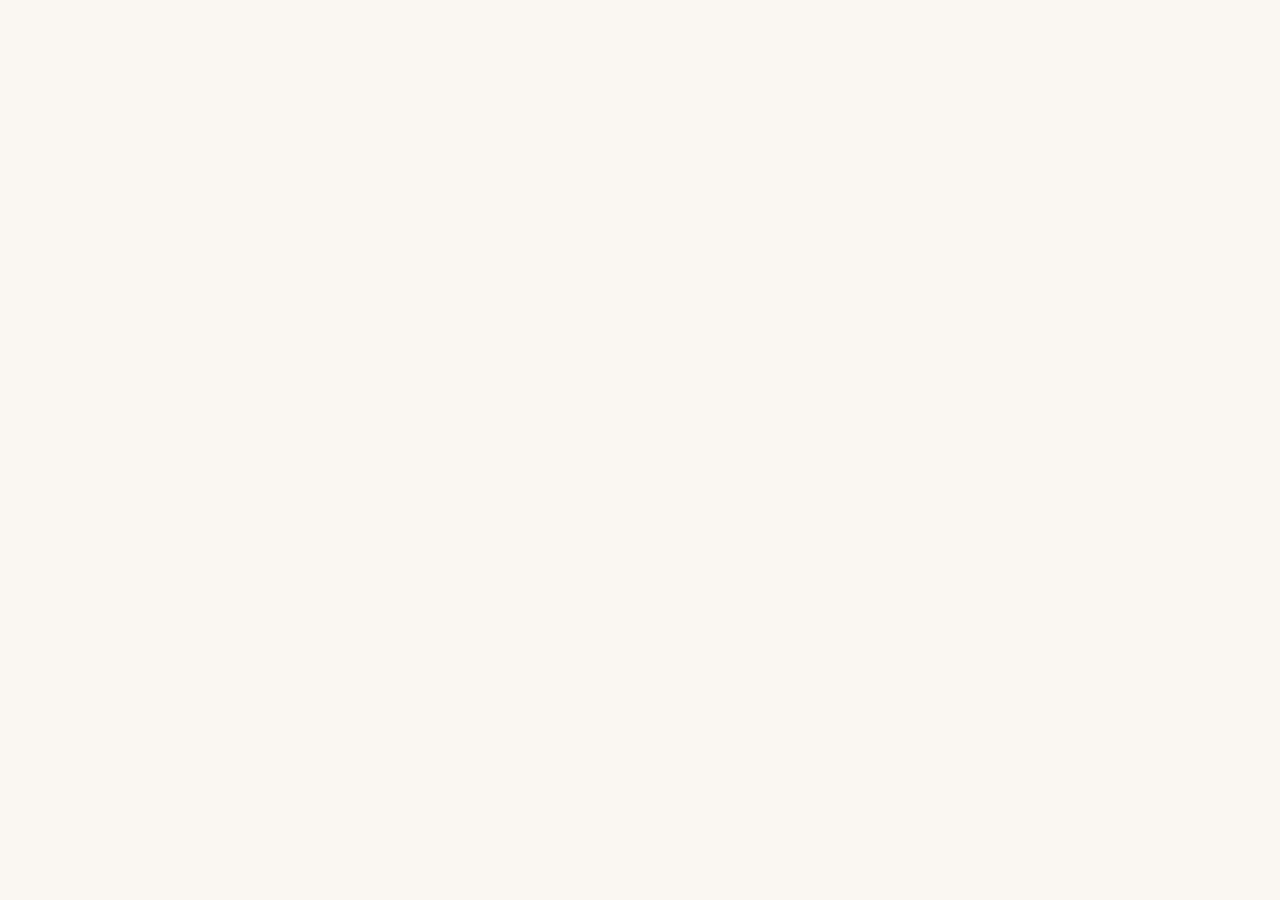
==== index.html @ e6a94001 "lagt til globale regler og root elementer" ====
<!DOCTYPE html>
<html lang="en">
<head>
    <link rel="stylesheet" href="style.css">
    <meta charset="UTF-8">
    <meta name="viewport" content="width=device-width, initial-scale=1.0">
    <title>CRAFTSVILLA</title>
</head>
<body>

<header>



</header>


<main>







</main>


<footer>


    
</footer>














    
</body>
</html>
---- style.css ----
:root {

    /* BASEFARGER */

    /* "Parchment" */
    --primary-color:#FAF7F2; 

    /* Antique White */
    --secondary-color:#F1E7D8;
    


    /* ACCENT FARGER */

    /* Muted Teal */
    --accent-color-primary: #7A9D8C;

    /* Powder Blush */
    --accent-color-secondary: #F2B8A2;

    /* TEKST FARGE */

    --text-color-primary: #3E342D;
}

/* GLOBAL STLYING */

body{
    background-color: var(--primary-color);
    color: var(--text-color-primary);
}
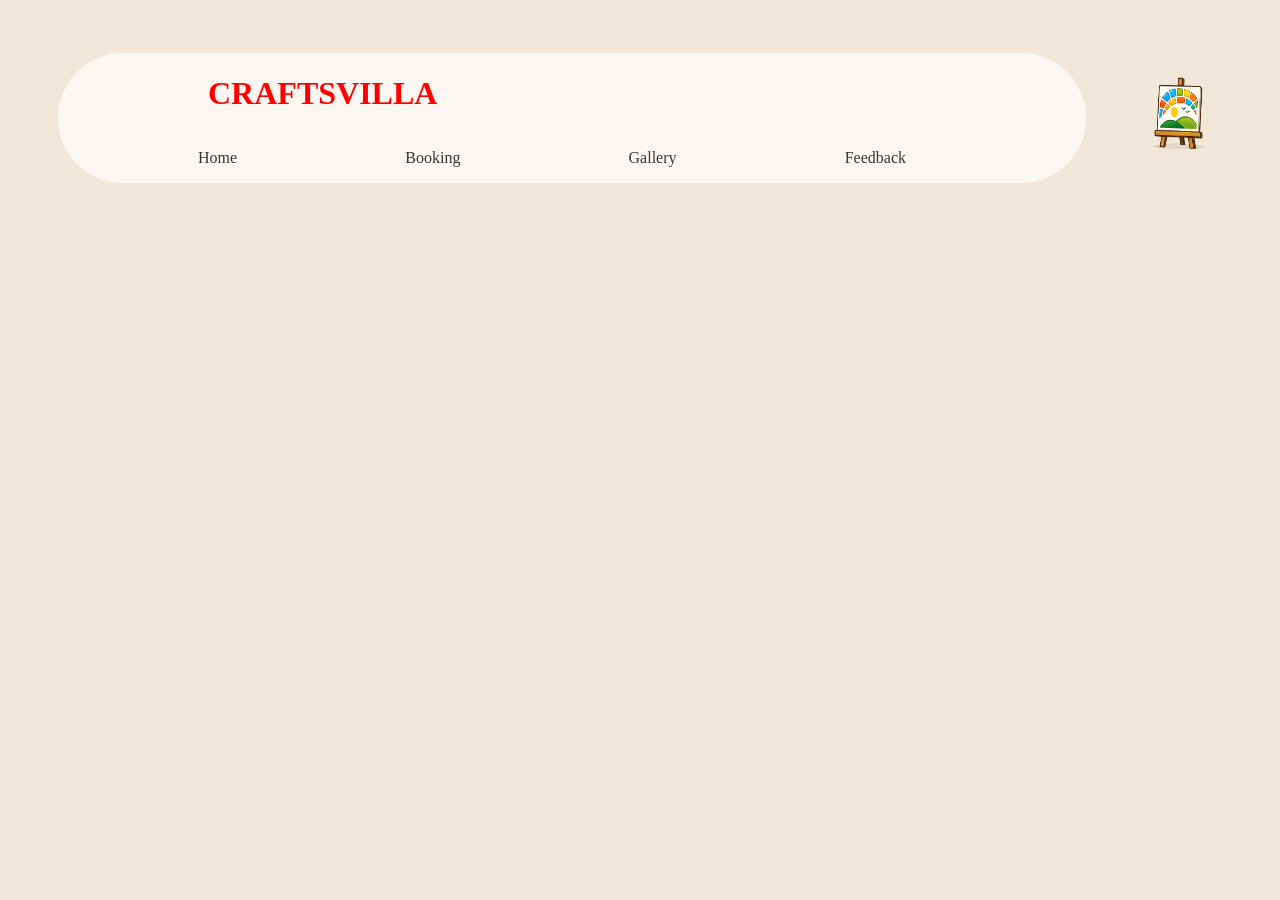
==== commit e715bb9c: "Lagt til htmlCss for header" ====
--- a/index.html
+++ b/index.html
@@ -9,6 +9,35 @@
 <body>
 
 <header>
+
+    
+    
+    <div class="header-container">
+        <h1 id="main-headline">CRAFTSVILLA</h1>
+        <nav>
+            <ul>
+                <li><a href=""></a>Home</li>
+                <li><a href=""></a>Booking</li>
+                <li><a href=""></a>Gallery</li>
+                <li><a href=""></a>Feedback</li>
+            </ul>
+        </nav>
+
+    </div>
+        
+    <img src="./images/Craftsvilla logo.png" height="150px" width="150px" alt="Logo av et lerret med et maleri på">
+
+
+
+
+        <div>
+
+
+
+       
+        </div>
+
+    
 
 
 
--- a/style.css
+++ b/style.css
@@ -3,10 +3,10 @@
     /* BASEFARGER */
 
     /* "Parchment" */
-    --primary-color:#FAF7F2; 
+    --primary-color:#F1E7D8; 
 
     /* Antique White */
-    --secondary-color:#F1E7D8;
+    --secondary-color:#FAF7F2;
     
 
 
@@ -28,4 +28,47 @@
 body{
     background-color: var(--primary-color);
     color: var(--text-color-primary);
+}
+
+/* STYLING FOR HEADER */
+
+header{
+    display: flex;
+    height: 220px;
+    justify-content: space-between;
+    align-items: center;
+    
+
+}
+
+/* Styling for logo og navbar */
+
+.header-container{
+    display: flex;
+    background-color: var(--secondary-color);
+    flex-direction: column;
+    width: 928px;
+    border-radius: 100px;
+    padding-left: 100px;
+    margin-left: 50px;
+    
+}
+
+#main-headline{
+    color: red;
+    padding-left: 50px;
+
+}
+ul{
+    display: flex;
+    gap: 10px;
+    justify-content: space-between;
+    margin-right: 180px;
+}
+
+li{
+    list-style-type: none;
+}
+a{
+   
 }
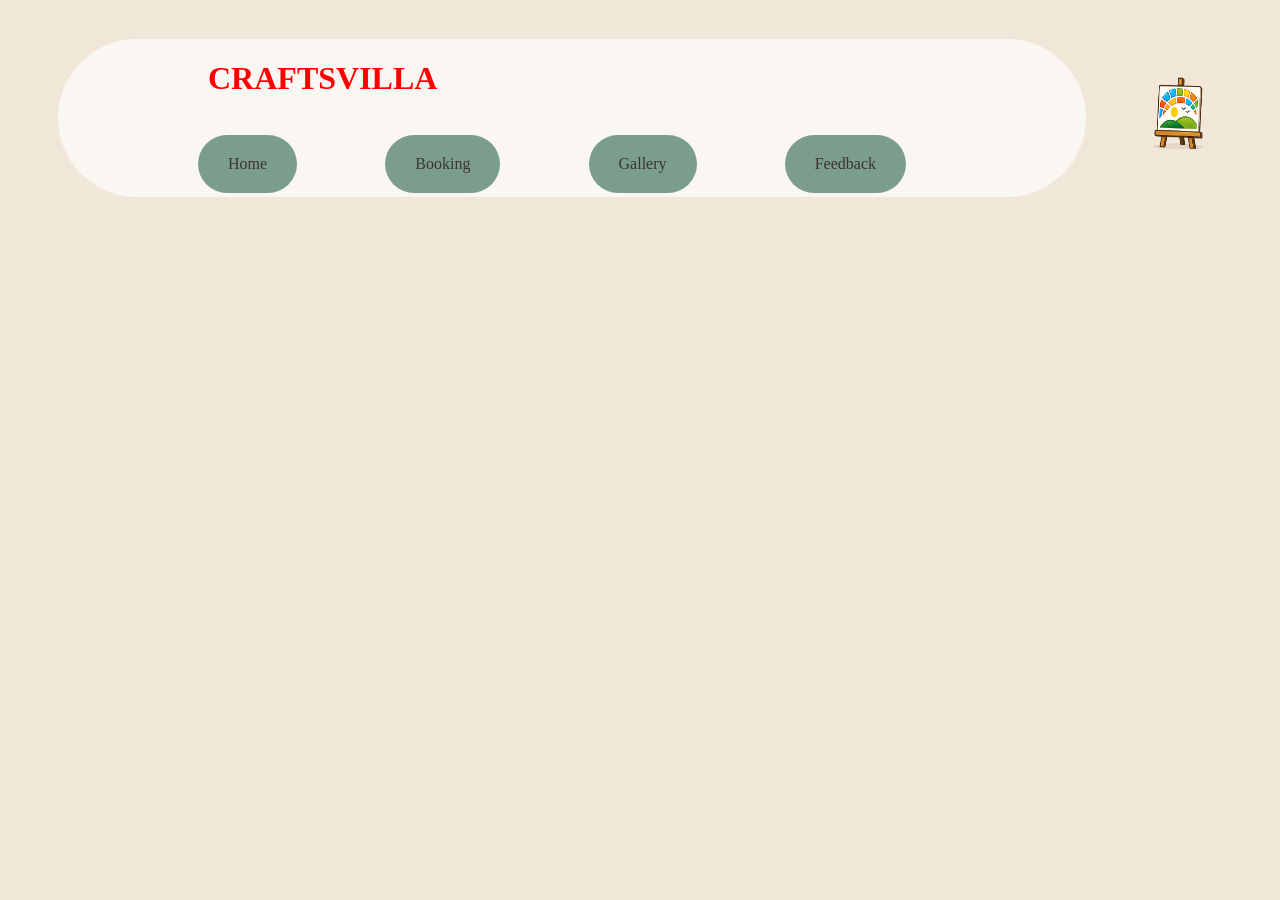
==== commit 13f3b7a0: "lag til diverse effekter" ====
--- a/index.html
+++ b/index.html
@@ -16,10 +16,29 @@
         <h1 id="main-headline">CRAFTSVILLA</h1>
         <nav>
             <ul>
-                <li><a href=""></a>Home</li>
-                <li><a href=""></a>Booking</li>
-                <li><a href=""></a>Gallery</li>
-                <li><a href=""></a>Feedback</li>
+                <li>
+                    <a href="#home">
+                        Home
+                    </a>
+                </li>
+
+                <li>
+                    <a href="#booking">
+                        Booking
+                    </a>
+                </li>
+
+                <li>
+                    <a href="#gallery">
+                        Gallery
+                    </a>
+                </li>
+
+                <li>
+                    <a href="#feedback">
+                        Feedback
+                    </a>
+                </li>
             </ul>
         </nav>
 
--- a/style.css
+++ b/style.css
@@ -48,6 +48,7 @@
     background-color: var(--secondary-color);
     flex-direction: column;
     width: 928px;
+    max-height: 158px;
     border-radius: 100px;
     padding-left: 100px;
     margin-left: 50px;
@@ -59,16 +60,45 @@
     padding-left: 50px;
 
 }
-ul{
+nav ul{
     display: flex;
-    gap: 10px;
+    
     justify-content: space-between;
     margin-right: 180px;
 }
 
-li{
+nav li{
     list-style-type: none;
+    max-height: 60px ;
+    align-items: center;
+    
+    background-color: var(--accent-color-primary);
+    padding: 18px;
+    border-radius: 50px;
+    border: 2px solid transparent;
+
+    
 }
-a{
+
+/* hover effekt for knappene i header/nav */
+li:hover {
+    
+    border: solid 2px black;
+        
+}
+
+nav a{
+    text-decoration: none;
+    color: var(--text-color-primary);
+    display: flex;
+    padding-left: 10px;
+    padding-right: 10px;
+    
    
-}+}
+.nav-icon {
+    width: 20px;
+    height: 20px;
+    flex-shrink: 0;
+}
+
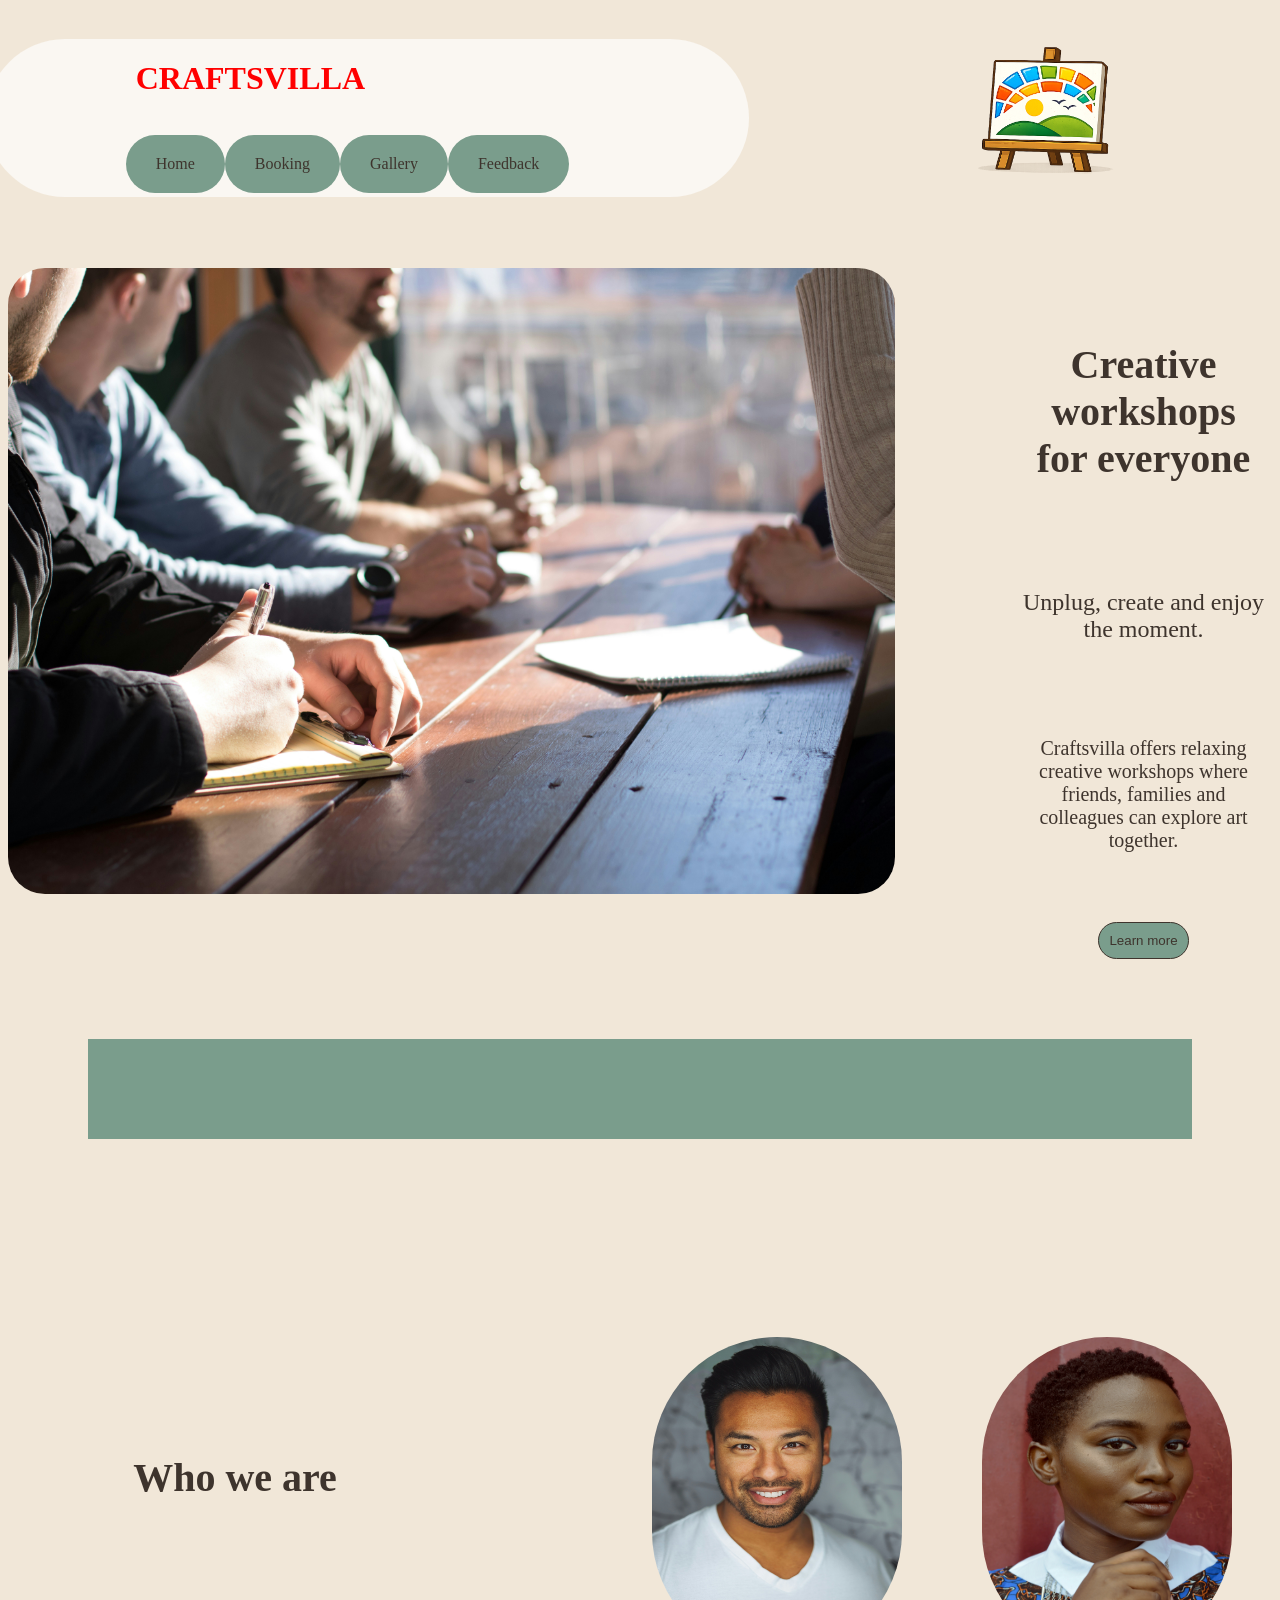
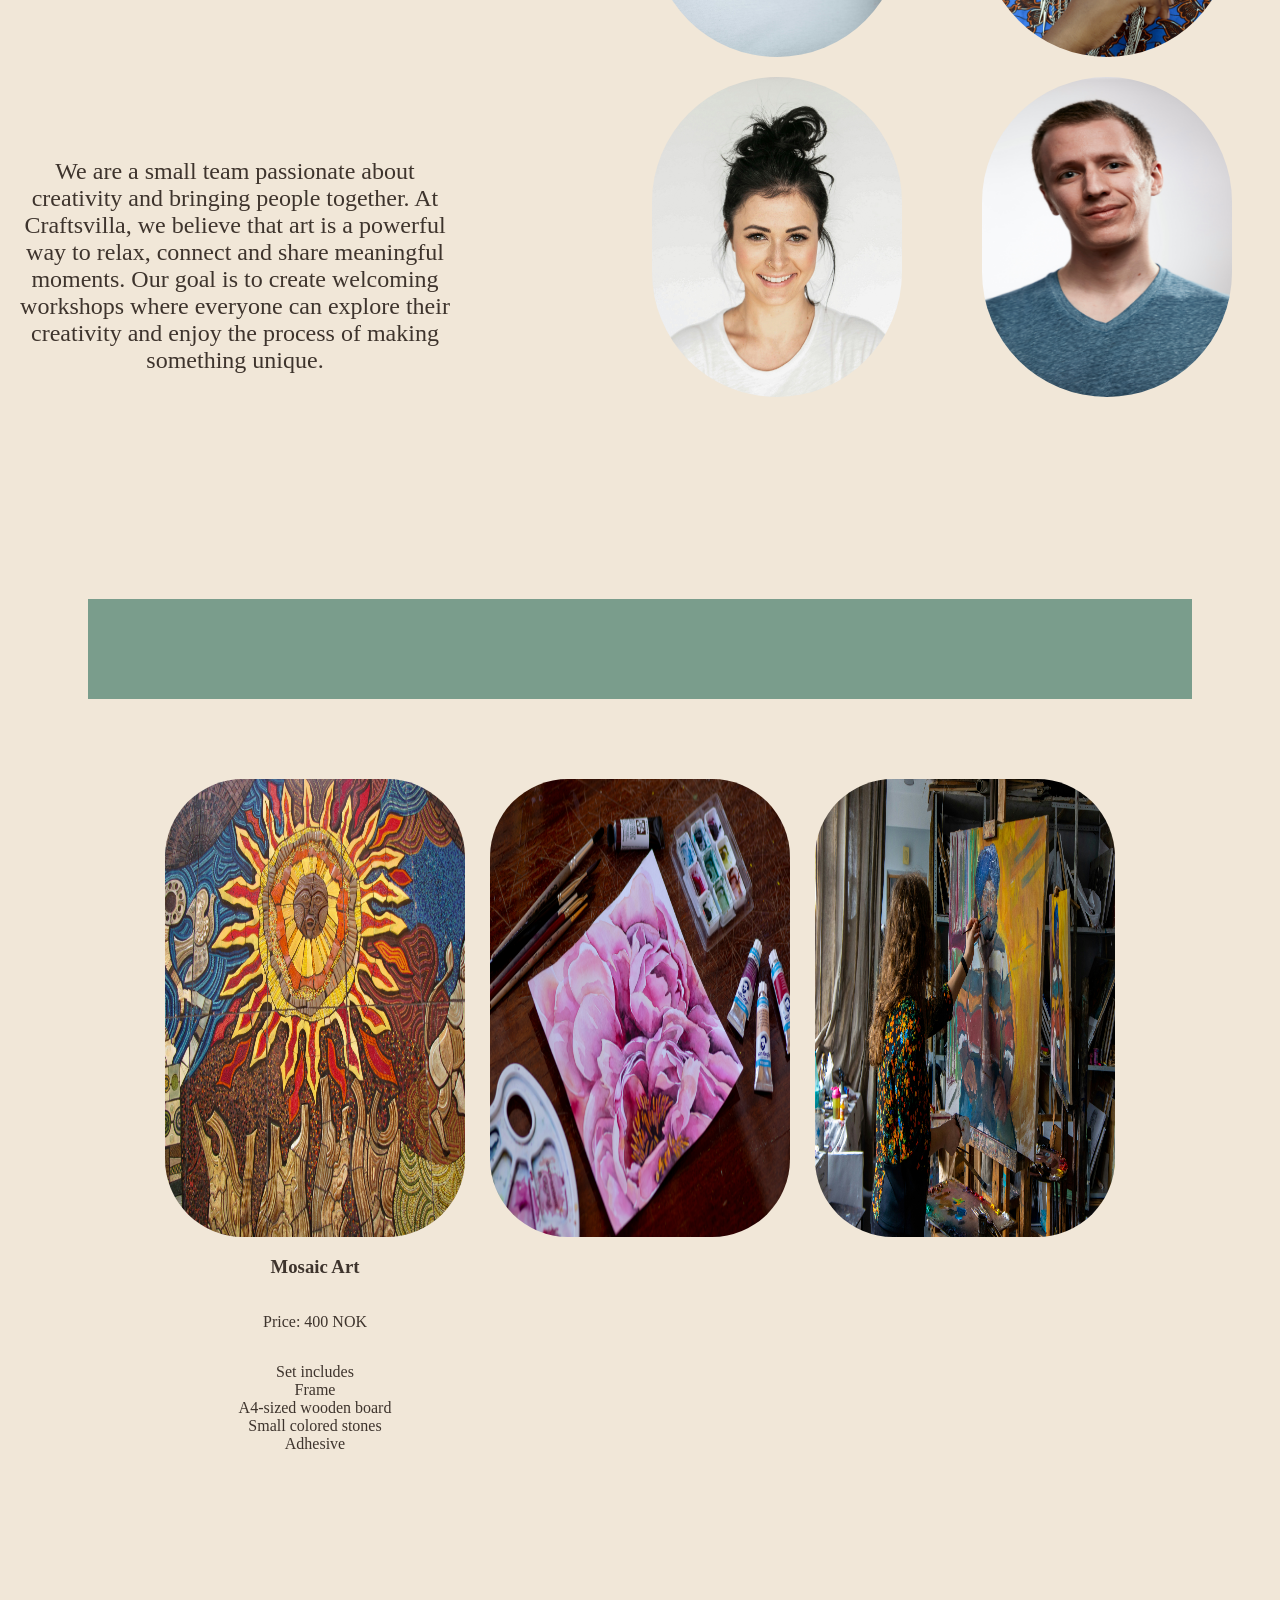
==== commit cad7875d: "lagt til flere seksjoner og finpusset" ====
--- a/index.html
+++ b/index.html
@@ -44,7 +44,7 @@
 
     </div>
         
-    <img src="./images/Craftsvilla logo.png" height="150px" width="150px" alt="Logo av et lerret med et maleri på">
+    <img src="./images/Craftsvilla logo.png" alt="Logo av et lerret med et maleri på">
 
 
 
@@ -64,6 +64,92 @@
 
 
 <main>
+    <section id="home" class="hero">
+        <div>
+            <img src="./images/hero bilde.jpg" alt="Picture of people sitting around a table">
+        </div>
+        <div class="hero-text">
+            <h2>Creative workshops for everyone</h2>
+            <p id="hero-text-secondary">Unplug, create and enjoy the moment.</p>
+            <p id="hero-text-tertiary">Craftsvilla offers relaxing creative workshops where friends, families and colleagues can explore art together.</p>
+            <button id="hero-button">Learn more</button>
+        </div>
+
+    </section>
+
+
+    <div class="section-divider"></div>
+    
+
+    <section class="about-us">
+
+        <div class="about-text-container">
+            <h2>Who we are</h2>
+            <p>We are a small team passionate about creativity and bringing people together. At Craftsvilla, we believe that art is a powerful way to relax, connect and share meaningful moments. Our goal is to create welcoming workshops where everyone can explore their creativity and enjoy the process of making something unique.</p>
+
+        </div>
+
+
+
+
+
+        <div class="portretter-container">
+            <div class="portretter">
+                <figure>
+                    <img src="./images/Portrett mann hvit t skjrote.jpg" alt="">
+                </figure>
+
+                <figure>
+                    <img src="./images/Portrett dame hvit tskjorte.jpg" alt="">
+                </figure>
+            </div>
+
+            <div class="portretter">
+                <figure>
+                    <img src="./images/Portrett da med blå og oransje topp.jpg" alt="">
+                </figure>
+
+                <figure>
+                    <img src="./images/Portrett mann blå tskjorte.jpg" alt="">
+                </figure>
+            </div>
+        </div>
+
+
+
+
+        
+
+    </section>
+
+    <div class="section-divider"></div>
+
+
+    <section class="what-we-offer">
+        <div class="services-container">
+            <article class="service-card">
+                <img src="./images/Mosaikk kunst.jpg" alt="">
+                <div class="service-card-text">
+                    <h3>Mosaic Art</h3>
+                    <p>Price: 400 NOK</p>
+                    <p>Set includes <br>
+                        Frame <br> A4-sized wooden board <br> Small colored stones <br> Adhesive
+
+                    </p>
+                    
+                </div>
+            </article>
+
+            <article class="service-card">
+                <img src="./images/Vannmaling.jpg" alt="">
+            </article>
+
+            <article class="service-card">
+                <img src="./images/Dame som maler på lerret.jpg" alt="">
+            </article>
+        </div>
+
+    </section>
 
 
 
--- a/style.css
+++ b/style.css
@@ -21,6 +21,10 @@
     /* TEKST FARGE */
 
     --text-color-primary: #3E342D;
+
+
+
+    
 }
 
 /* GLOBAL STLYING */
@@ -28,17 +32,40 @@
 body{
     background-color: var(--primary-color);
     color: var(--text-color-primary);
-}
+    
+    
+    
+
+}
+
+
+h2{
+    font-size: 40px;
+}
+
+.section-divider{
+    height: 100px;
+    background-color: var(--accent-color-primary);
+    margin: 80px;
+}
+
+
 
 /* STYLING FOR HEADER */
 
 header{
     display: flex;
     height: 220px;
-    justify-content: space-between;
-    align-items: center;
-    
-
+    justify-content: center;
+    gap: 100px;
+    align-items: center;
+    margin-bottom: 40px;
+    
+
+}
+
+header img {
+    width: 395px;
 }
 
 /* Styling for logo og navbar */
@@ -81,7 +108,7 @@
 }
 
 /* hover effekt for knappene i header/nav */
-li:hover {
+nav li:hover {
     
     border: solid 2px black;
         
@@ -102,3 +129,124 @@
     flex-shrink: 0;
 }
 
+
+/* Styling for MAIN */
+
+/* Hero styling */
+
+.hero{
+    display: flex;
+    justify-content: center;
+    gap: 120px;
+
+}
+
+
+.hero img{
+    height: 626px;
+    width: 887px;
+    border-radius: 37px;
+}
+
+.hero-text{
+    width:438px;
+    display: flex;
+    flex-direction: column;
+    align-items: center;
+    text-align: center;
+    gap: 50px;
+    padding-top: 40px;
+}
+
+.hero-text h2{
+    padding: 0px 20px 0px 20px;
+}
+
+#hero-text-secondary{
+    font-size: 24px;
+}
+
+#hero-text-tertiary{
+    font-size: 20px;
+    padding: 0px 20px 0px 20px;
+    
+}
+
+#hero-button{
+    background-color: var(--accent-color-primary);
+    padding: 10px;
+    border-radius: 50px;
+    border: 1px solid var(--text-color-primary);
+    color: var(--text-color-primary);
+}
+
+
+
+/* Styling for Who we are section */
+
+.about-us{
+    display: flex;
+    justify-content: center;
+    gap: 150px;
+    height: 100vh;
+    align-items: center;
+}
+
+.about-text-container{
+    display: flex;
+    flex-direction: column;
+    text-align: center;
+    width: 537px;
+    font-size: 24px;
+    margin-top: 80px;
+    gap: 200px;
+}
+
+
+.portretter-container{
+    display: flex;
+}
+
+
+div.portretter img{
+    width: 250px;
+    height: 320px;
+    border-radius: 135px;
+}
+
+
+/* Styling for what we offer seksjonen */
+
+.what-we-offer{
+    height: 100vh;
+    display: flex;
+    justify-content: center;
+}
+.services-container{
+    display: flex;
+    gap: 25px;
+}
+div.services-container img{
+    width: 300px;
+    height: 458px;
+    border-radius: 78px;
+}
+
+.service-card{
+    display: flex;
+    flex-direction: column;
+    
+
+}
+
+.service-card-text{
+    display: flex;
+    flex-direction: column;
+    justify-content: center;
+    align-items: center;
+    text-align: center;
+}
+
+
+
+
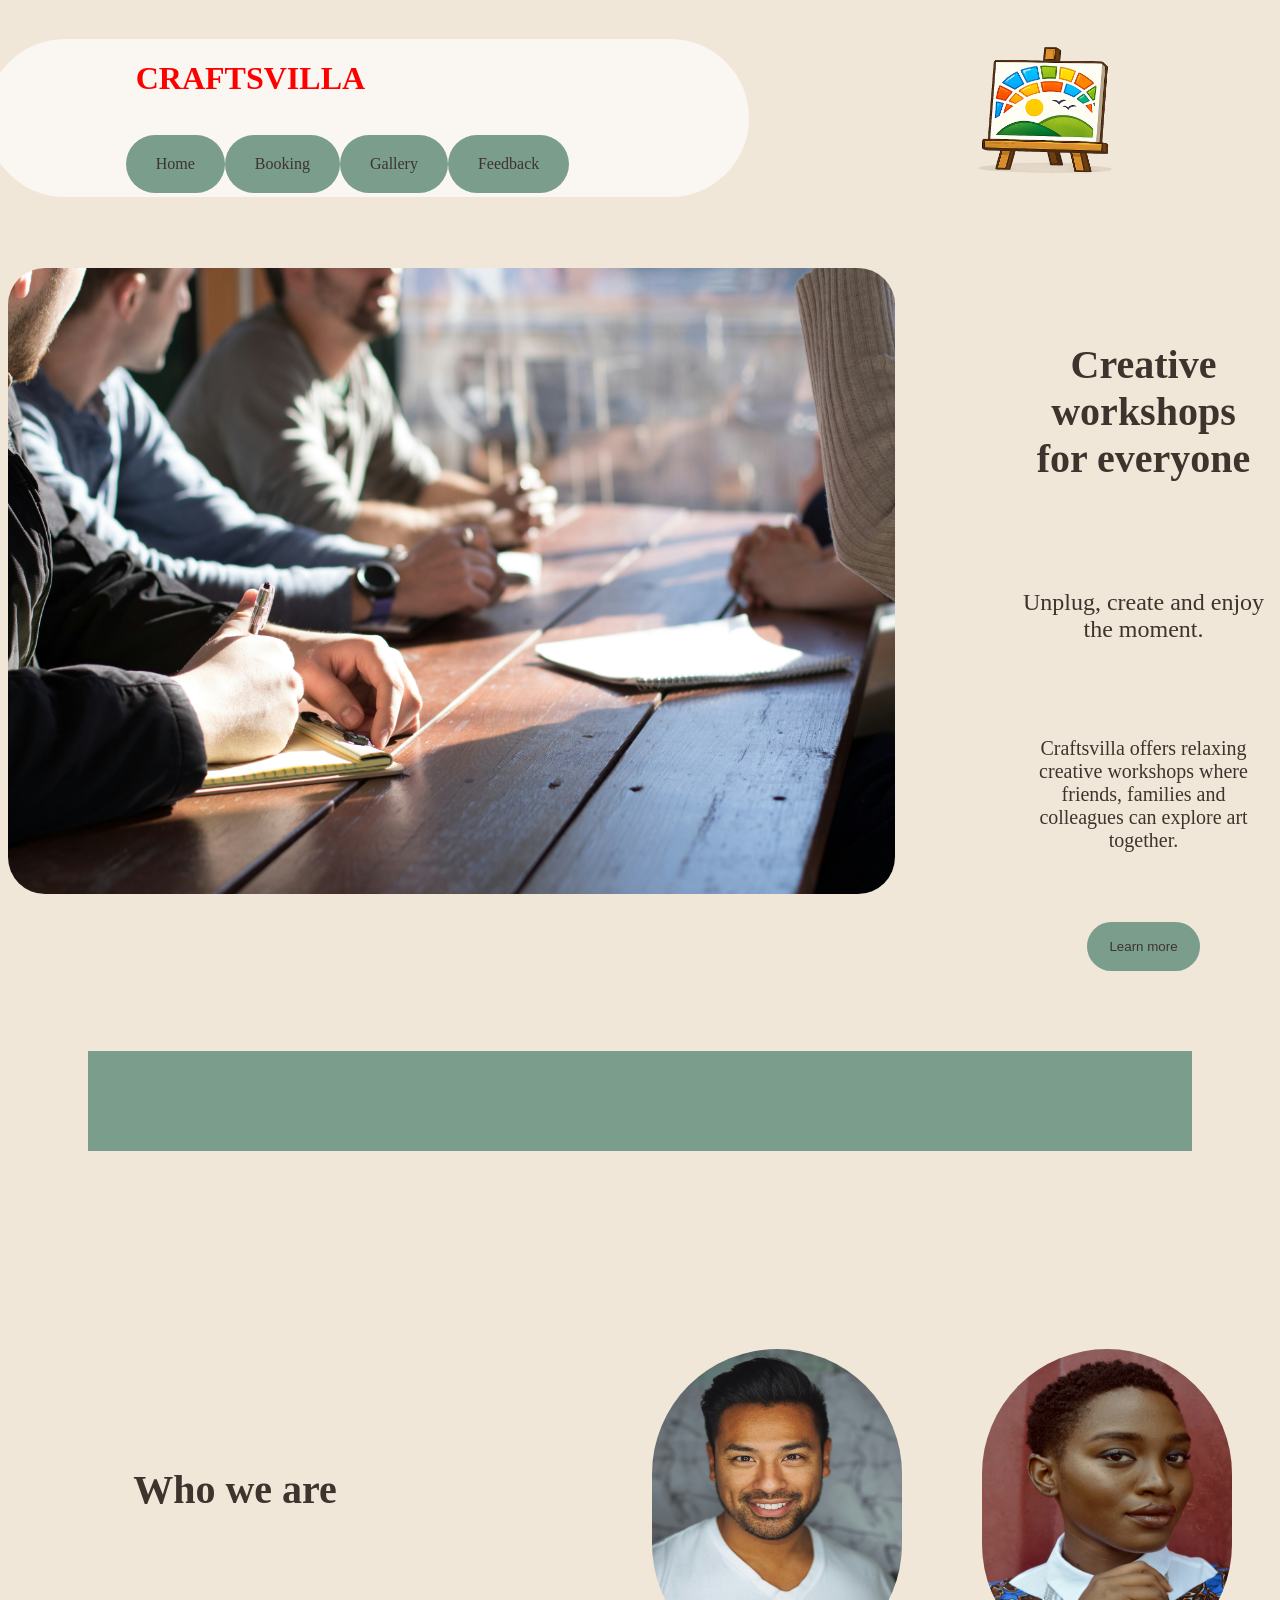
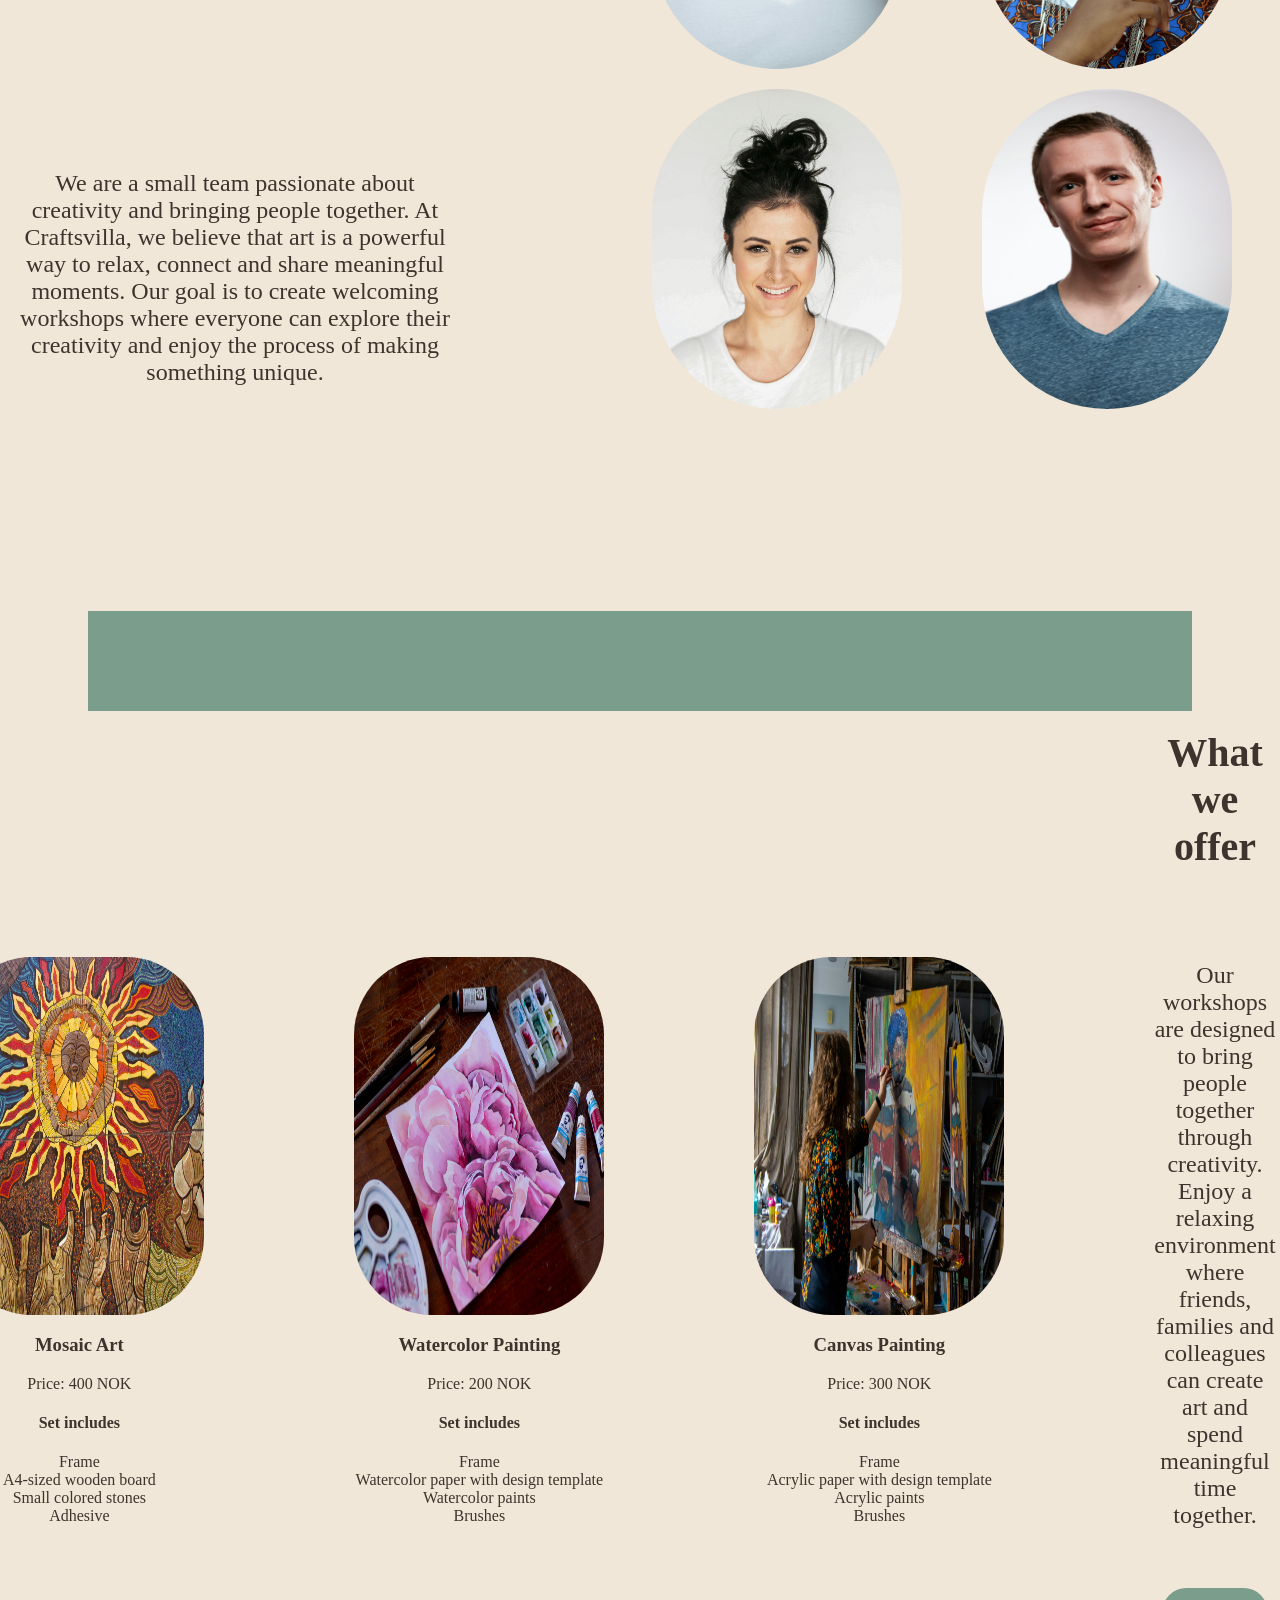
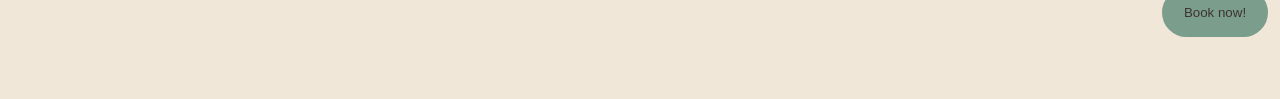
==== commit 8a57f9be: "lagt til mer styling for siden og for knapper" ====
--- a/index.html
+++ b/index.html
@@ -72,7 +72,7 @@
             <h2>Creative workshops for everyone</h2>
             <p id="hero-text-secondary">Unplug, create and enjoy the moment.</p>
             <p id="hero-text-tertiary">Craftsvilla offers relaxing creative workshops where friends, families and colleagues can explore art together.</p>
-            <button id="hero-button">Learn more</button>
+            <button class="page-button">Learn more</button>
         </div>
 
     </section>
@@ -132,9 +132,8 @@
                 <div class="service-card-text">
                     <h3>Mosaic Art</h3>
                     <p>Price: 400 NOK</p>
-                    <p>Set includes <br>
+                    <p><h4>Set includes</h4>
                         Frame <br> A4-sized wooden board <br> Small colored stones <br> Adhesive
-
                     </p>
                     
                 </div>
@@ -142,11 +141,32 @@
 
             <article class="service-card">
                 <img src="./images/Vannmaling.jpg" alt="">
+                <div class="service-card-text">
+                    <h3>Watercolor Painting</h3>
+                    <p>Price: 200 NOK</p>
+                    <p><h4>Set includes</h4>
+                        Frame <br> Watercolor paper with design template <br> Watercolor paints <br> Brushes
+                    </p>
+                    
+                </div>
             </article>
 
             <article class="service-card">
                 <img src="./images/Dame som maler på lerret.jpg" alt="">
+                <div class="service-card-text">
+                    <h3>Canvas Painting</h3>
+                    <p>Price: 300 NOK</p>
+                    <p><h4>Set includes</h4>
+                        Frame <br> Acrylic paper with design template <br> Acrylic paints <br> Brushes
+                    </p>
+                    
+                </div>
             </article>
+        </div>
+        <div class="what-we-offer-text">
+            <h2>What we offer</h2>
+            <p>Our workshops are designed to bring people together through creativity. <br> Enjoy a relaxing environment where friends, families and colleagues can create art and spend meaningful time together.</p>
+            <button class="page-button">Book now!</button>
         </div>
 
     </section>
--- a/style.css
+++ b/style.css
@@ -47,6 +47,18 @@
     height: 100px;
     background-color: var(--accent-color-primary);
     margin: 80px;
+}
+
+.page-button{
+    background-color: var(--accent-color-primary);
+    padding: 15px 20px 15px 20px;
+    border-radius: 50px;
+    border: 2px solid transparent;
+    color: var(--text-color-primary);
+}
+
+.page-button:hover{
+    border: 2px solid var(--text-color-primary);
 }
 
 
@@ -172,13 +184,6 @@
     
 }
 
-#hero-button{
-    background-color: var(--accent-color-primary);
-    padding: 10px;
-    border-radius: 50px;
-    border: 1px solid var(--text-color-primary);
-    color: var(--text-color-primary);
-}
 
 
 
@@ -220,15 +225,17 @@
 .what-we-offer{
     height: 100vh;
     display: flex;
-    justify-content: center;
+    align-items: center;
+    justify-content: center;
+    gap: 100px;
 }
 .services-container{
     display: flex;
-    gap: 25px;
+    gap: 150px;
 }
 div.services-container img{
-    width: 300px;
-    height: 458px;
+    width: 250px;
+    height: 358px;
     border-radius: 78px;
 }
 
@@ -242,11 +249,32 @@
 .service-card-text{
     display: flex;
     flex-direction: column;
-    justify-content: center;
-    align-items: center;
-    text-align: center;
-}
-
-
-
-
+    /* justify-content: center; */
+    align-items: center;
+    text-align: center;
+}
+
+.service-card-text p{
+    margin: 0px;
+
+}
+
+.what-we-offer-text{
+    max-width: 344px;
+    display: flex;
+    flex-direction: column;
+    margin-bottom: 150px;
+    gap: 35px;
+    align-items: center;
+    text-align: center;
+    padding: 50px;
+    
+}
+
+.what-we-offer-text p{
+    font-size: 24px;
+}
+
+
+
+
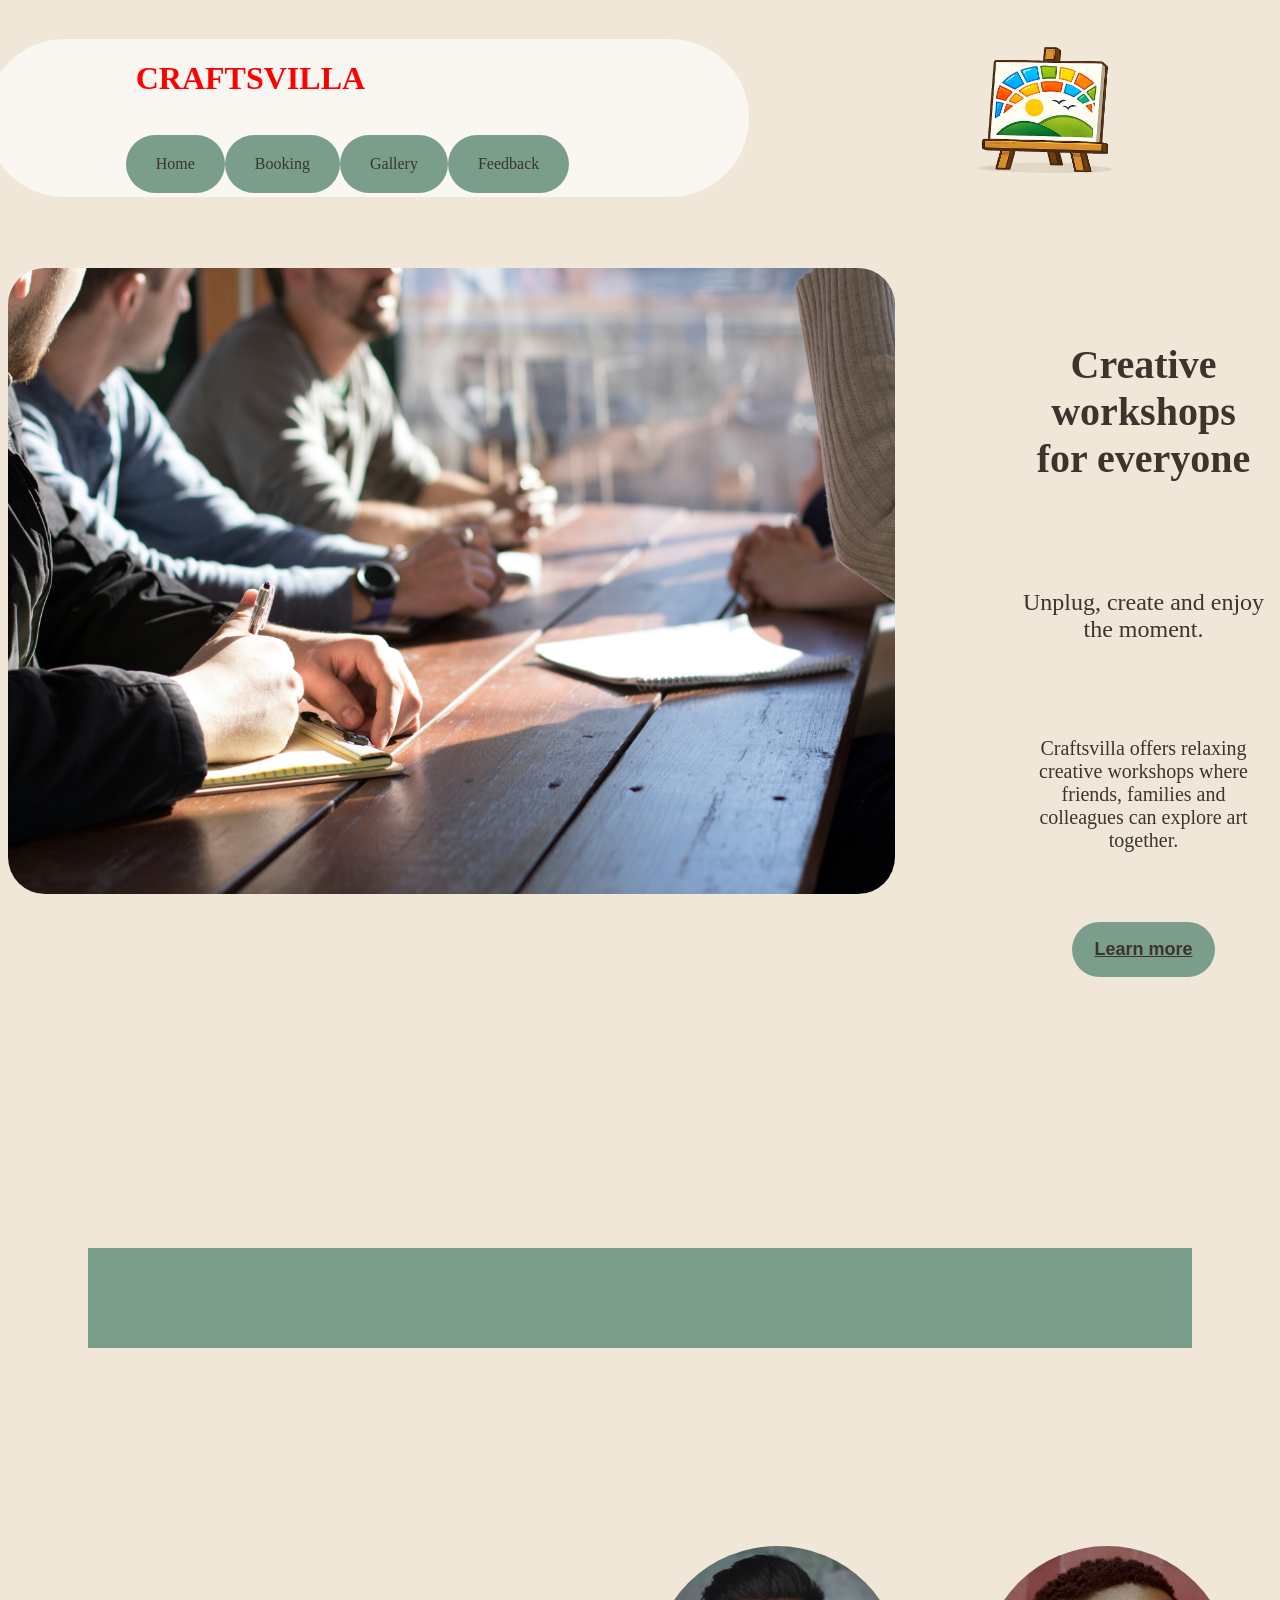
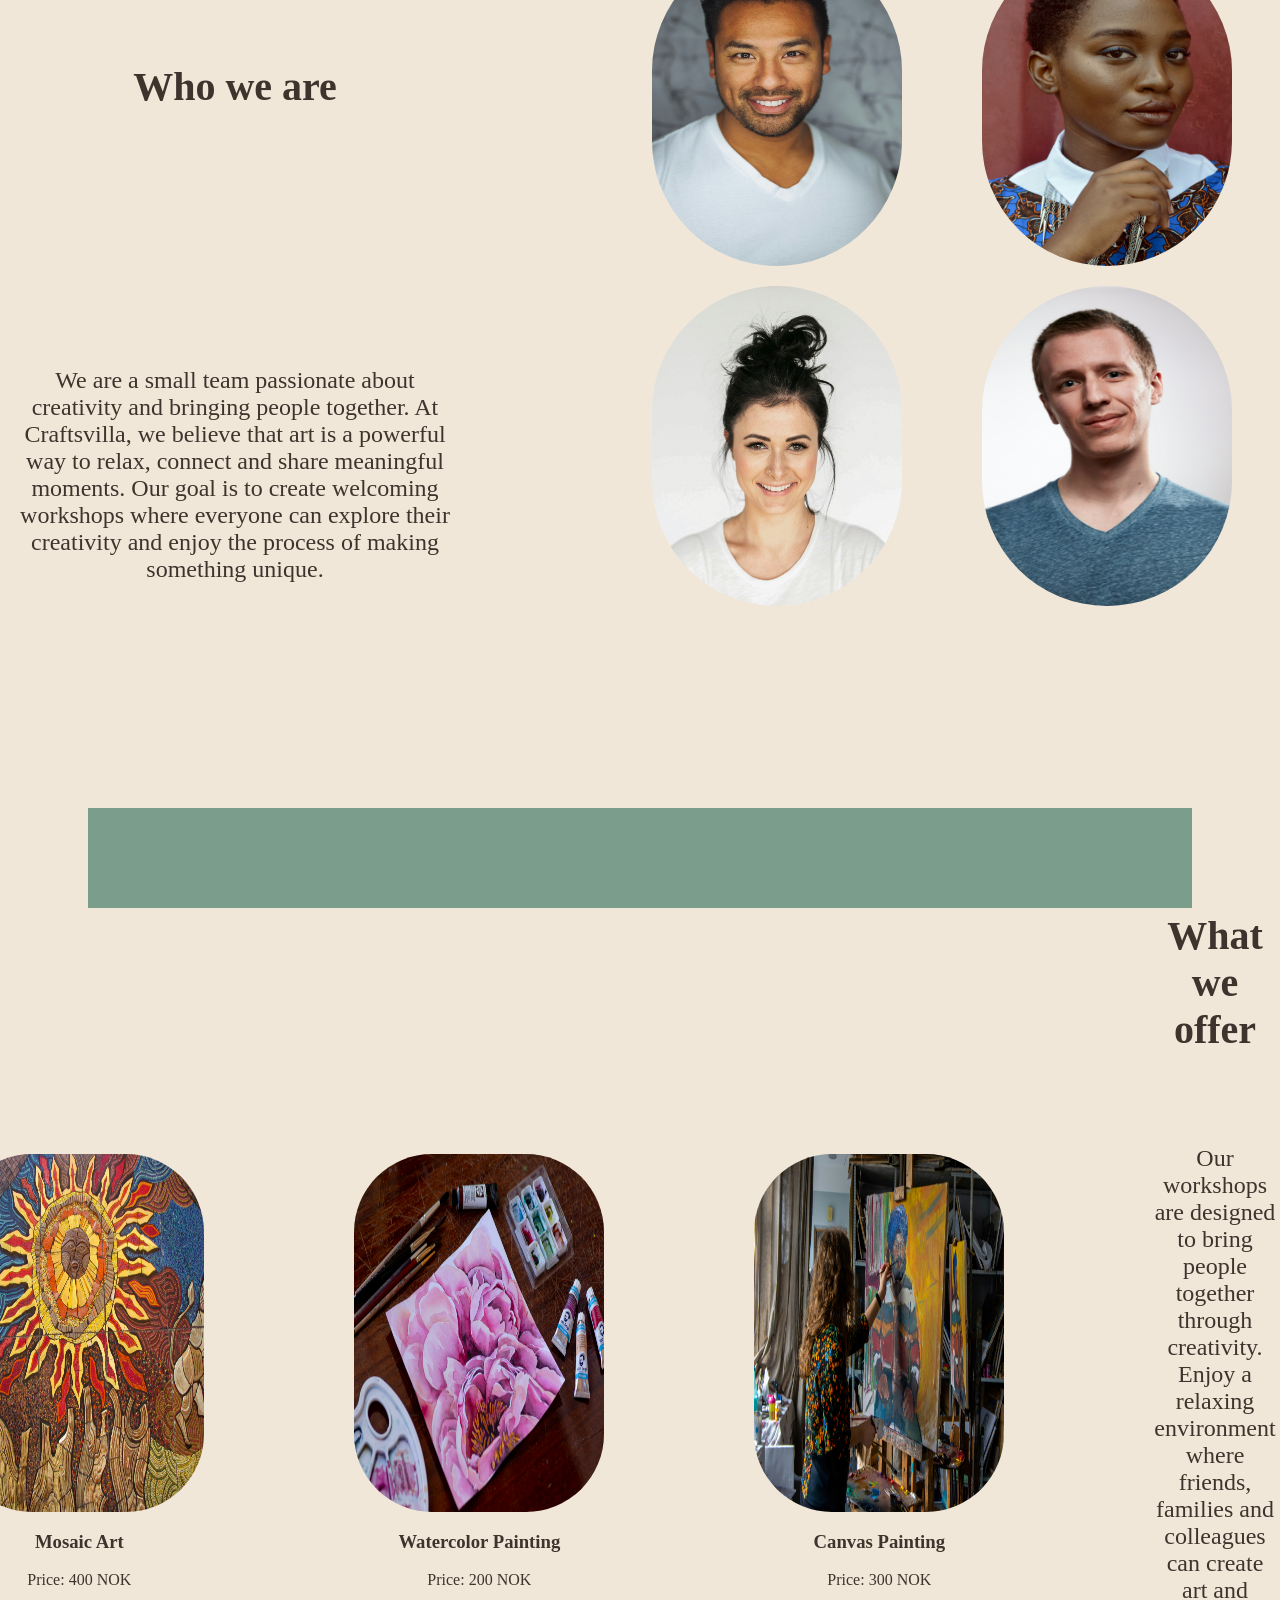
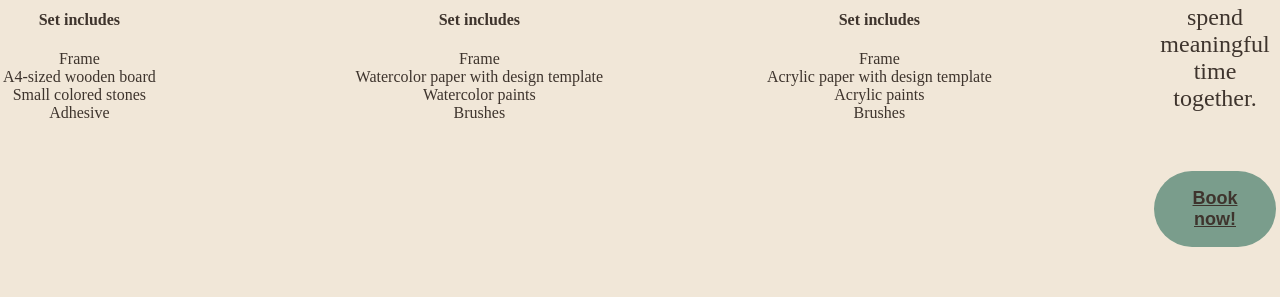
==== commit 349c29e6: "lagt til kalender" ====
--- a/index.html
+++ b/index.html
@@ -17,25 +17,25 @@
         <nav>
             <ul>
                 <li>
-                    <a href="#home">
+                    <a href="index.html">
                         Home
                     </a>
                 </li>
 
                 <li>
-                    <a href="#booking">
+                    <a href="booking.html">
                         Booking
                     </a>
                 </li>
 
                 <li>
-                    <a href="#gallery">
+                    <a href="gallery.html">
                         Gallery
                     </a>
                 </li>
 
                 <li>
-                    <a href="#feedback">
+                    <a href="feedback.html">
                         Feedback
                     </a>
                 </li>
@@ -72,7 +72,7 @@
             <h2>Creative workshops for everyone</h2>
             <p id="hero-text-secondary">Unplug, create and enjoy the moment.</p>
             <p id="hero-text-tertiary">Craftsvilla offers relaxing creative workshops where friends, families and colleagues can explore art together.</p>
-            <button class="page-button">Learn more</button>
+            <button class="page-button"><a href="#services">Learn more</a></button>
         </div>
 
     </section>
@@ -125,7 +125,7 @@
     <div class="section-divider"></div>
 
 
-    <section class="what-we-offer">
+    <section class="what-we-offer" id="services">
         <div class="services-container">
             <article class="service-card">
                 <img src="./images/Mosaikk kunst.jpg" alt="">
@@ -166,7 +166,7 @@
         <div class="what-we-offer-text">
             <h2>What we offer</h2>
             <p>Our workshops are designed to bring people together through creativity. <br> Enjoy a relaxing environment where friends, families and colleagues can create art and spend meaningful time together.</p>
-            <button class="page-button">Book now!</button>
+            <button class="page-button"><a href="booking.html">Book now!</a></button>
         </div>
 
     </section>
--- a/style.css
+++ b/style.css
@@ -28,35 +28,48 @@
 }
 
 /* GLOBAL STLYING */
-
+html{
+    scroll-behavior: smooth;
+}
 body{
     background-color: var(--primary-color);
     color: var(--text-color-primary);
     
-    
-    
-
-}
-
-
+
+}
+
+/* Global styling for anchor tags i body */
+body a{
+    text-decoration-line: underline;
+    color: var(--text-color-primary);
+}
+
+/* Global styling for headlines i seksjonene */
 h2{
     font-size: 40px;
 }
 
+
+/* Styling for "divider" mellom seksjonene */
 .section-divider{
     height: 100px;
     background-color: var(--accent-color-primary);
     margin: 80px;
 }
 
+
+/* Styling for knappene rundt om kring i body */
 .page-button{
     background-color: var(--accent-color-primary);
     padding: 15px 20px 15px 20px;
     border-radius: 50px;
     border: 2px solid transparent;
     color: var(--text-color-primary);
-}
-
+    font-size: 18px;
+    font-weight: 600;
+}
+
+/* Effekt for å vise at man hovrer knappene */
 .page-button:hover{
     border: 2px solid var(--text-color-primary);
 }
@@ -150,6 +163,7 @@
     display: flex;
     justify-content: center;
     gap: 120px;
+    min-height: 100vh;
 
 }
 
@@ -278,3 +292,16 @@
 
 
 
+/* Styling for booking seksjonen */
+
+.booking-calendar{
+    align-items: center;
+    flex-direction: column;
+    display: flex;
+    
+}
+
+
+
+
+
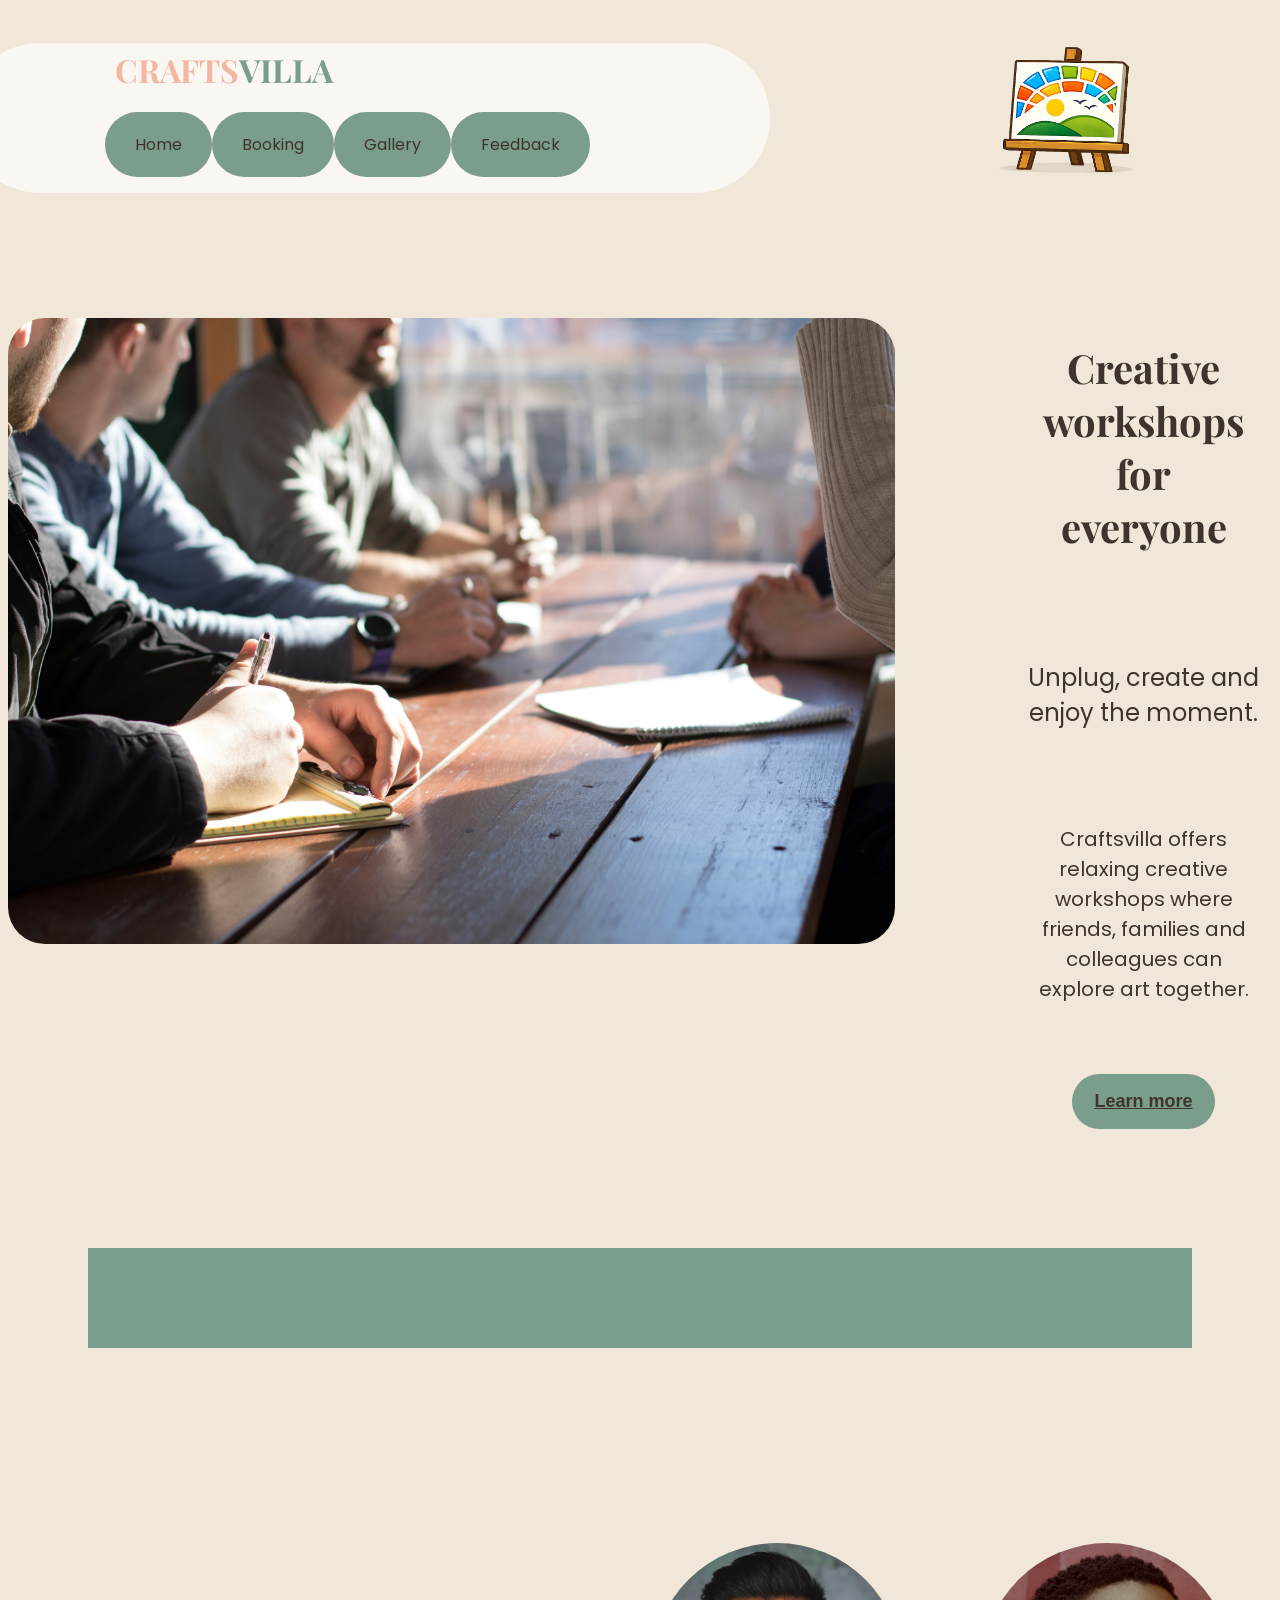
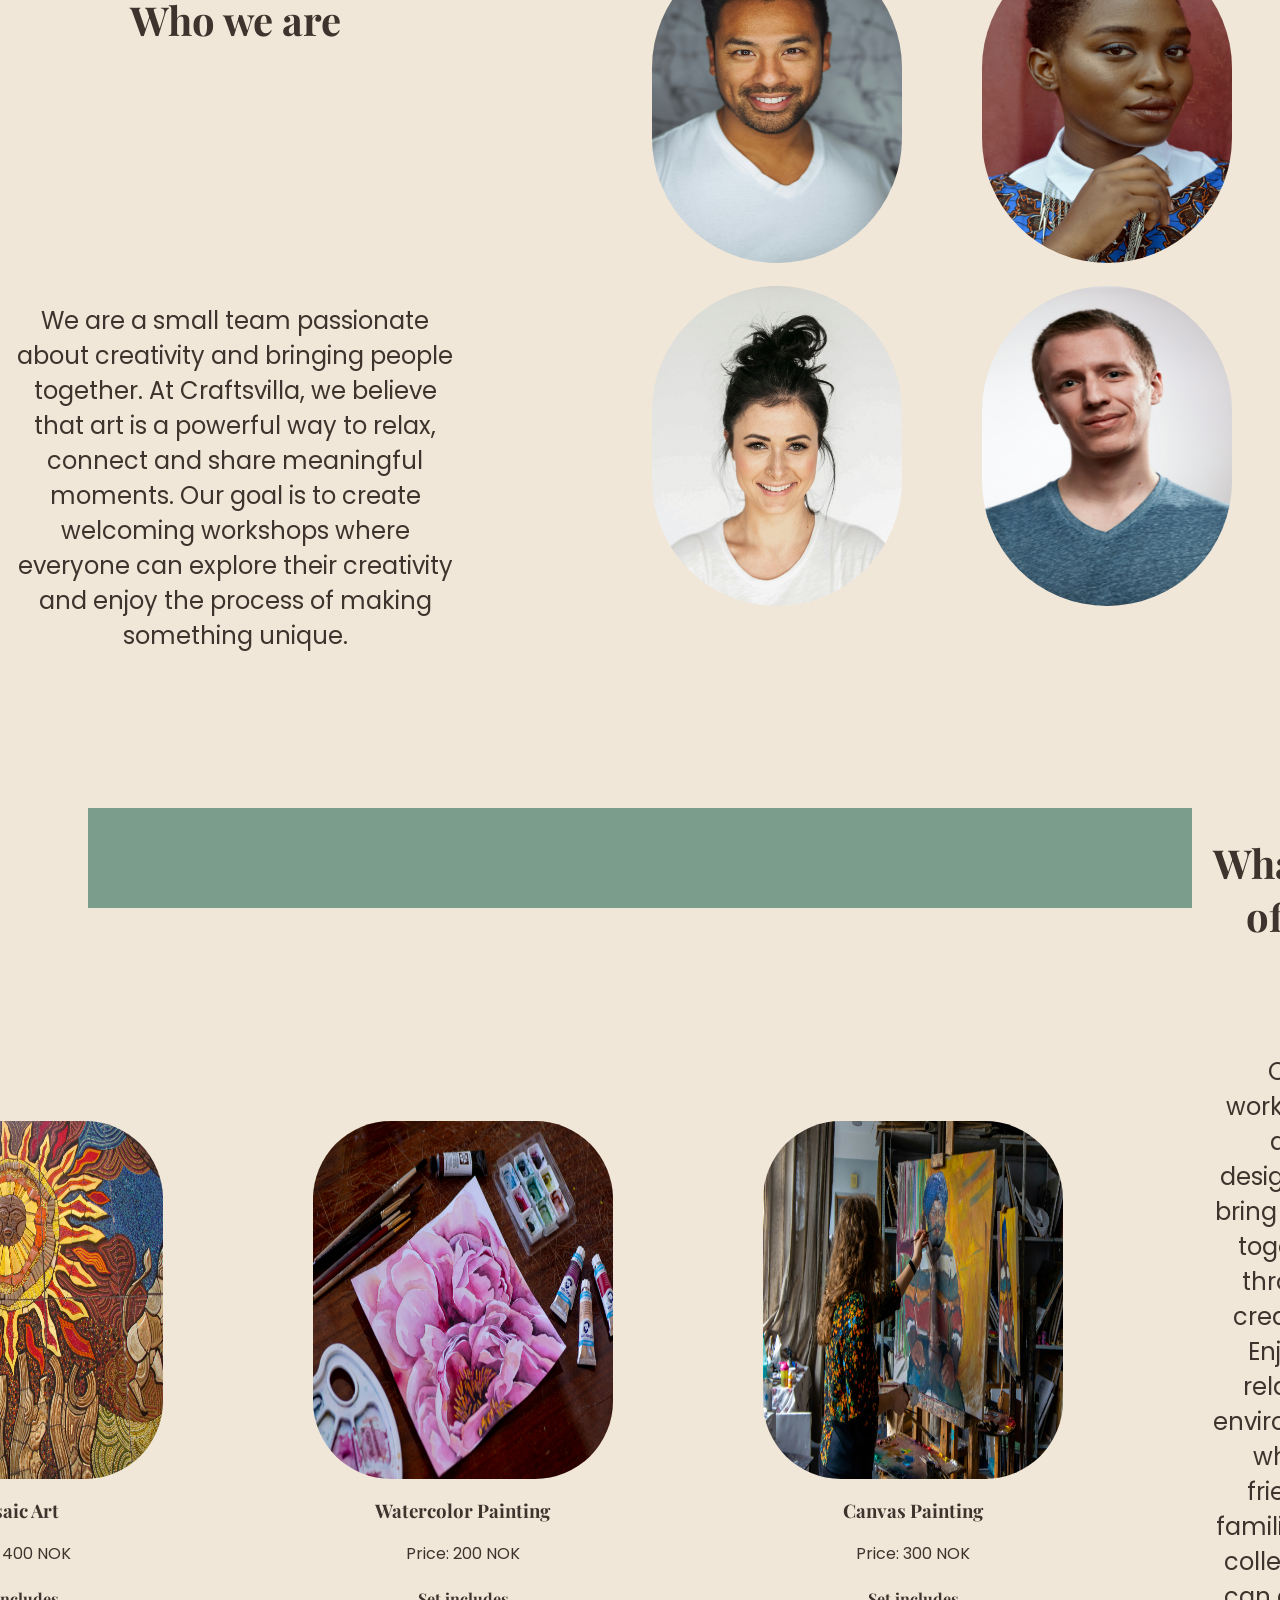
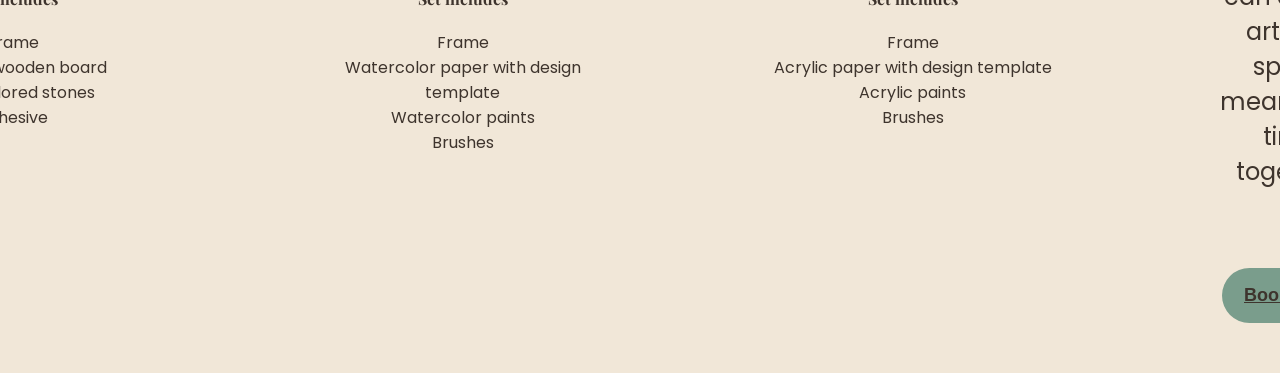
==== commit f1bf4298: "lagt til flere justeringer og fullført oppgaven" ====
--- a/index.html
+++ b/index.html
@@ -2,6 +2,7 @@
 <html lang="en">
 <head>
     <link rel="stylesheet" href="style.css">
+    <link href="https://fonts.googleapis.com/css2?family=Playfair+Display&family=Poppins:wght@300;400;600&display=swap" rel="stylesheet">
     <meta charset="UTF-8">
     <meta name="viewport" content="width=device-width, initial-scale=1.0">
     <title>CRAFTSVILLA</title>
@@ -13,7 +14,9 @@
     
     
     <div class="header-container">
-        <h1 id="main-headline">CRAFTSVILLA</h1>
+        <h1 id="main-headline">
+            <span class="crafts">CRAFTS</span><span class="villa">VILLA</span>
+        </h1>
         <nav>
             <ul>
                 <li>
@@ -96,21 +99,21 @@
         <div class="portretter-container">
             <div class="portretter">
                 <figure>
-                    <img src="./images/Portrett mann hvit t skjrote.jpg" alt="">
-                </figure>
-
-                <figure>
-                    <img src="./images/Portrett dame hvit tskjorte.jpg" alt="">
+                    <img src="./images/Portrett mann hvit t skjrote.jpg" alt="portrait of a man in a white t shirt">
+                </figure>
+
+                <figure>
+                    <img src="./images/Portrett dame hvit tskjorte.jpg" alt="portrait of a woman in a with t shirt">
                 </figure>
             </div>
 
             <div class="portretter">
                 <figure>
-                    <img src="./images/Portrett da med blå og oransje topp.jpg" alt="">
-                </figure>
-
-                <figure>
-                    <img src="./images/Portrett mann blå tskjorte.jpg" alt="">
+                    <img src="./images/Portrett da med blå og oransje topp.jpg" alt="portrait of a woman in a blue and orange top">
+                </figure>
+
+                <figure>
+                    <img src="./images/Portrett mann blå tskjorte.jpg" alt="portrait of a man in a blue t shirt">
                 </figure>
             </div>
         </div>
@@ -169,6 +172,8 @@
             <button class="page-button"><a href="booking.html">Book now!</a></button>
         </div>
 
+        
+
     </section>
 
 
--- a/style.css
+++ b/style.css
@@ -22,10 +22,14 @@
 
     --text-color-primary: #3E342D;
 
-
-
-    
-}
+    
+
+
+
+    
+}
+
+
 
 /* GLOBAL STLYING */
 html{
@@ -34,6 +38,8 @@
 body{
     background-color: var(--primary-color);
     color: var(--text-color-primary);
+    font-family: 'Poppins', sans-serif ;
+    
     
 
 }
@@ -42,11 +48,16 @@
 body a{
     text-decoration-line: underline;
     color: var(--text-color-primary);
+    
 }
 
 /* Global styling for headlines i seksjonene */
 h2{
     font-size: 40px;
+}
+
+h1, h2, h3, h4{
+    font-family: "Playfair Display", serif;
 }
 
 
@@ -93,7 +104,7 @@
     width: 395px;
 }
 
-/* Styling for logo og navbar */
+/* STYLING FOR LOGO OG NAVBAR */
 
 .header-container{
     display: flex;
@@ -108,9 +119,19 @@
 }
 
 #main-headline{
-    color: red;
+    
     padding-left: 50px;
-
+    margin: 5px 0px 5px 0px;
+
+}
+
+/* for å splitte opp fargen på span elementene i headline */
+.crafts{
+    color: var(--accent-color-secondary);
+}
+
+.villa{
+    color: var(--accent-color-primary);
 }
 nav ul{
     display: flex;
@@ -155,7 +176,7 @@
 }
 
 
-/* Styling for MAIN */
+/* STYLING FOR MAIN */
 
 /* Hero styling */
 
@@ -172,6 +193,7 @@
     height: 626px;
     width: 887px;
     border-radius: 37px;
+    margin-top: 50px;
 }
 
 .hero-text{
@@ -248,7 +270,7 @@
     gap: 150px;
 }
 div.services-container img{
-    width: 250px;
+    width: 300px;
     height: 358px;
     border-radius: 78px;
 }
@@ -274,11 +296,11 @@
 }
 
 .what-we-offer-text{
-    max-width: 344px;
+    max-width: 384px;
     display: flex;
     flex-direction: column;
     margin-bottom: 150px;
-    gap: 35px;
+    gap: 55px;
     align-items: center;
     text-align: center;
     padding: 50px;
@@ -304,4 +326,66 @@
 
 
 
-
+.gallery{
+    display: flex;
+    flex-direction: column;
+    align-items: center;
+    gap: 10px;
+}
+
+section.gallery img{
+    border-radius: 15px;
+}
+
+.gallery-images{
+    display: flex;
+    gap: 10px;
+}
+
+
+
+textarea {
+    width: 400px;
+    height: 150px;
+    resize: none;
+}
+
+
+
+/* Styling for feedback form/seksjonen */
+
+.feedback{
+    justify-content: center;
+    display: flex;
+    text-align: center;
+    
+}
+
+.feedback-form{
+    gap: 15px;
+    display: flex;
+    flex-direction: column;
+    border: 2px solid black;
+    padding: 100px;
+    background-color: var(--accent-color-primary);
+    border-radius: 20px;
+}
+
+#submit-button{
+    max-width: 150px;
+    min-width: 100px;
+    padding: 10px;
+    border-radius: 100px;
+    background-color: var(--secondary-color);
+    align-self: center;
+    
+    
+}
+
+#submit-button:hover{
+    box-shadow: 0 8px 20px rgba(0,0,0,0.55);
+    
+}
+
+
+
